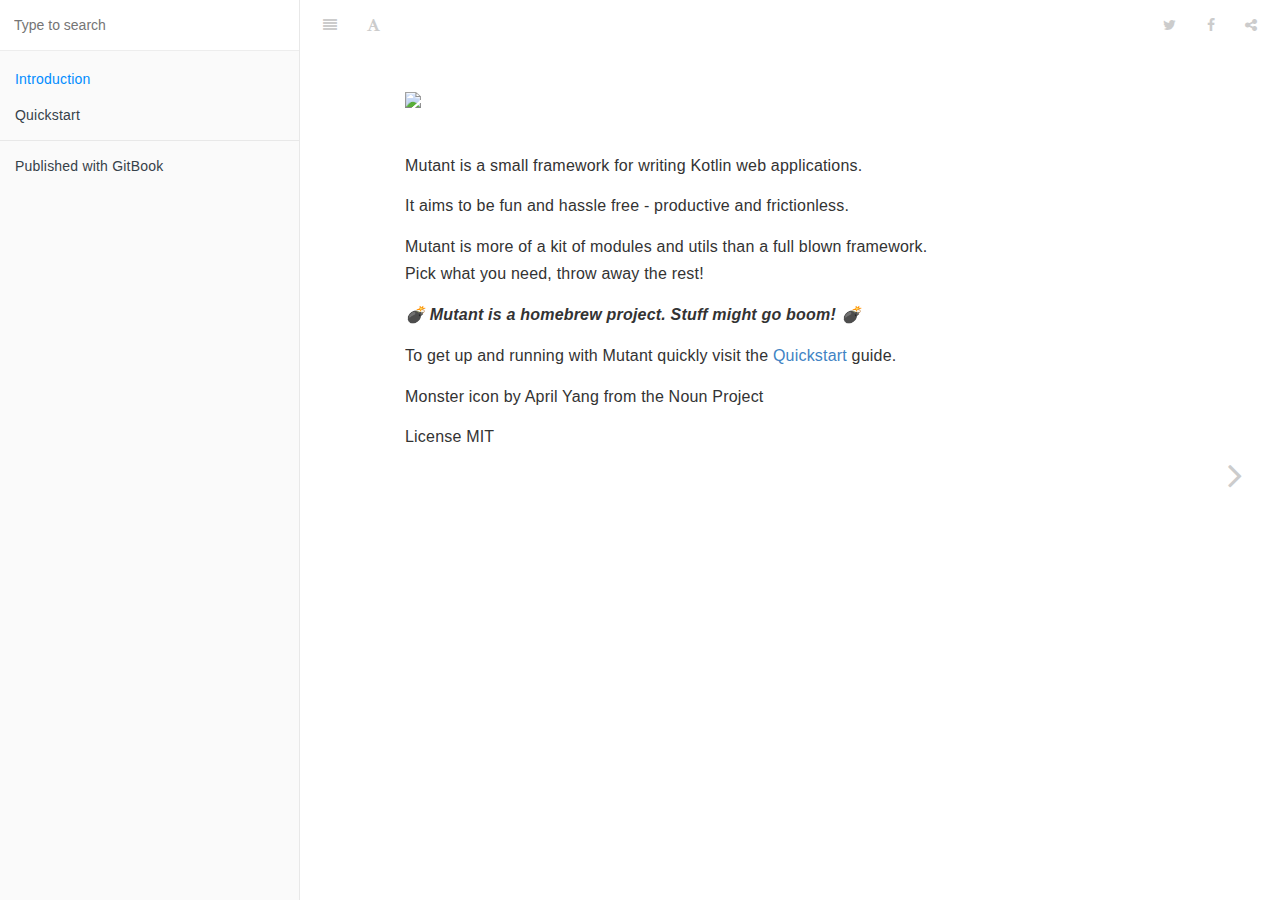
==== docs/index.html @ 1461687c "Add gh docs" ====
<!DOCTYPE HTML>
<html lang="" >
    <head>
        <meta charset="UTF-8">
        <meta content="text/html; charset=utf-8" http-equiv="Content-Type">
        <title>Introduction · Mutant</title>
        <meta http-equiv="X-UA-Compatible" content="IE=edge" />
        <meta name="description" content="">
        <meta name="generator" content="GitBook 3.2.2">
        
        
        
    
    <link rel="stylesheet" href="gitbook/style.css">

    
            
                
                <link rel="stylesheet" href="gitbook/gitbook-plugin-prism/prism.css">
                
            
                
                <link rel="stylesheet" href="gitbook/gitbook-plugin-search/search.css">
                
            
                
                <link rel="stylesheet" href="gitbook/gitbook-plugin-fontsettings/website.css">
                
            
        

    

    
        
        <link rel="stylesheet" href="gitbook.css">
        
    
        
    
        
    
        
    
        
    
        
    

        
    
    
    <meta name="HandheldFriendly" content="true"/>
    <meta name="viewport" content="width=device-width, initial-scale=1, user-scalable=no">
    <meta name="apple-mobile-web-app-capable" content="yes">
    <meta name="apple-mobile-web-app-status-bar-style" content="black">
    <link rel="apple-touch-icon-precomposed" sizes="152x152" href="gitbook/images/apple-touch-icon-precomposed-152.png">
    <link rel="shortcut icon" href="gitbook/images/favicon.ico" type="image/x-icon">

    
    <link rel="next" href="quickstart/quickstart.html" />
    
    

    </head>
    <body>
        
<div class="book">
    <div class="book-summary">
        
            
<div id="book-search-input" role="search">
    <input type="text" placeholder="Type to search" />
</div>

            
                <nav role="navigation">
                


<ul class="summary">
    
    

    

    
        
        
    
        <li class="chapter active" data-level="1.1" data-path="./">
            
                <a href="./">
            
                    
                    Introduction
            
                </a>
            

            
        </li>
    
        <li class="chapter " data-level="1.2" data-path="quickstart/quickstart.html">
            
                <a href="quickstart/quickstart.html">
            
                    
                    Quickstart
            
                </a>
            

            
        </li>
    

    

    <li class="divider"></li>

    <li>
        <a href="https://www.gitbook.com" target="blank" class="gitbook-link">
            Published with GitBook
        </a>
    </li>
</ul>


                </nav>
            
        
    </div>

    <div class="book-body">
        
            <div class="body-inner">
                
                    

<div class="book-header" role="navigation">
    

    <!-- Title -->
    <h1>
        <i class="fa fa-circle-o-notch fa-spin"></i>
        <a href="." >Introduction</a>
    </h1>
</div>




                    <div class="page-wrapper" tabindex="-1" role="main">
                        <div class="page-inner">
                            
<div id="book-search-results">
    <div class="search-noresults">
    
                                <section class="normal markdown-section">
                                
                                <h1 id=""><img src="../images/little_mutant_logo.png" height="80"></h1>
<p>Mutant is a small framework for writing Kotlin web applications.</p>
<p>It aims to be fun and hassle free - productive and frictionless.</p>
<p>Mutant is more of a kit of modules and utils than a full blown 
framework.<br>Pick what you need, throw away the rest!</p>
<p><strong><em>&#x1F4A3;  Mutant is a homebrew project. Stuff might go boom! &#x1F4A3;</em></strong> </p>
<p>To get up and running with Mutant quickly visit the <a href="quickstart/quickstart.html">Quickstart</a> guide.</p>
<p>Monster icon by April Yang from the Noun Project</p>
<p>License
MIT</p>

                                
                                </section>
                            
    </div>
    <div class="search-results">
        <div class="has-results">
            
            <h1 class="search-results-title"><span class='search-results-count'></span> results matching "<span class='search-query'></span>"</h1>
            <ul class="search-results-list"></ul>
            
        </div>
        <div class="no-results">
            
            <h1 class="search-results-title">No results matching "<span class='search-query'></span>"</h1>
            
        </div>
    </div>
</div>

                        </div>
                    </div>
                
            </div>

            
                
                
                <a href="quickstart/quickstart.html" class="navigation navigation-next navigation-unique" aria-label="Next page: Quickstart">
                    <i class="fa fa-angle-right"></i>
                </a>
                
            
        
    </div>

    <script>
        var gitbook = gitbook || [];
        gitbook.push(function() {
            gitbook.page.hasChanged({"page":{"title":"Introduction","level":"1.1","depth":1,"next":{"title":"Quickstart","level":"1.2","depth":1,"path":"quickstart/quickstart.md","ref":"quickstart/quickstart.md","articles":[]},"dir":"ltr"},"config":{"plugins":["prism","-highlight"],"styles":{"website":"gitbook.css","pdf":"styles/pdf.css","epub":"styles/epub.css","mobi":"styles/mobi.css","ebook":"styles/ebook.css","print":"styles/print.css"},"pluginsConfig":{"theme-default":{"styles":{"website":"gitbook.css","pdf":"styles/pdf.css","epub":"styles/epub.css","mobi":"styles/mobi.css","ebook":"styles/ebook.css","print":"styles/print.css"},"showLevel":false},"prism":{},"search":{},"lunr":{"maxIndexSize":1000000,"ignoreSpecialCharacters":false},"sharing":{"facebook":true,"twitter":true,"google":false,"weibo":false,"instapaper":false,"vk":false,"all":["facebook","google","twitter","weibo","instapaper"]},"fontsettings":{"theme":"white","family":"sans","size":2}},"theme":"default","pdf":{"pageNumbers":true,"fontSize":12,"fontFamily":"Arial","paperSize":"a4","chapterMark":"pagebreak","pageBreaksBefore":"/","margin":{"right":62,"left":62,"top":56,"bottom":56}},"structure":{"langs":"LANGS.md","readme":"README.md","glossary":"GLOSSARY.md","summary":"SUMMARY.md"},"variables":{},"title":"Mutant","gitbook":"*"},"file":{"path":"README.md","mtime":"2017-02-21T09:57:15.682Z","type":"markdown"},"gitbook":{"version":"3.2.2","time":"2017-02-21T13:32:44.136Z"},"basePath":".","book":{"language":""}});
        });
    </script>
</div>

        
    <script src="gitbook/gitbook.js"></script>
    <script src="gitbook/theme.js"></script>
    
        
        <script src="gitbook/gitbook-plugin-search/search-engine.js"></script>
        
    
        
        <script src="gitbook/gitbook-plugin-search/search.js"></script>
        
    
        
        <script src="gitbook/gitbook-plugin-lunr/lunr.min.js"></script>
        
    
        
        <script src="gitbook/gitbook-plugin-lunr/search-lunr.js"></script>
        
    
        
        <script src="gitbook/gitbook-plugin-sharing/buttons.js"></script>
        
    
        
        <script src="gitbook/gitbook-plugin-fontsettings/fontsettings.js"></script>
        
    

    </body>
</html>
---- docs/gitbook/gitbook-plugin-prism/prism.css ----
/**
 * prism.js default theme for JavaScript, CSS and HTML
 * Based on dabblet (http://dabblet.com)
 * @author Lea Verou
 */

code[class*="language-"],
pre[class*="language-"] {
	color: black;
	background: none;
	text-shadow: 0 1px white;
	font-family: Consolas, Monaco, 'Andale Mono', 'Ubuntu Mono', monospace;
	text-align: left;
	white-space: pre;
	word-spacing: normal;
	word-break: normal;
	word-wrap: normal;
	line-height: 1.5;

	-moz-tab-size: 4;
	-o-tab-size: 4;
	tab-size: 4;

	-webkit-hyphens: none;
	-moz-hyphens: none;
	-ms-hyphens: none;
	hyphens: none;
}

pre[class*="language-"]::-moz-selection, pre[class*="language-"] ::-moz-selection,
code[class*="language-"]::-moz-selection, code[class*="language-"] ::-moz-selection {
	text-shadow: none;
	background: #b3d4fc;
}

pre[class*="language-"]::selection, pre[class*="language-"] ::selection,
code[class*="language-"]::selection, code[class*="language-"] ::selection {
	text-shadow: none;
	background: #b3d4fc;
}

@media print {
	code[class*="language-"],
	pre[class*="language-"] {
		text-shadow: none;
	}
}

/* Code blocks */
pre[class*="language-"] {
	padding: 1em;
	margin: .5em 0;
	overflow: auto;
}

:not(pre) > code[class*="language-"],
pre[class*="language-"] {
	background: #f5f2f0;
}

/* Inline code */
:not(pre) > code[class*="language-"] {
	padding: .1em;
	border-radius: .3em;
	white-space: normal;
}

.token.comment,
.token.prolog,
.token.doctype,
.token.cdata {
	color: slategray;
}

.token.punctuation {
	color: #999;
}

.namespace {
	opacity: .7;
}

.token.property,
.token.tag,
.token.boolean,
.token.number,
.token.constant,
.token.symbol,
.token.deleted {
	color: #905;
}

.token.selector,
.token.attr-name,
.token.string,
.token.char,
.token.builtin,
.token.inserted {
	color: #690;
}

.token.operator,
.token.entity,
.token.url,
.language-css .token.string,
.style .token.string {
	color: #a67f59;
	background: hsla(0, 0%, 100%, .5);
}

.token.atrule,
.token.attr-value,
.token.keyword {
	color: #07a;
}

.token.function {
	color: #DD4A68;
}

.token.regex,
.token.important,
.token.variable {
	color: #e90;
}

.token.important,
.token.bold {
	font-weight: bold;
}
.token.italic {
	font-style: italic;
}

.token.entity {
	cursor: help;
}
---- docs/gitbook/gitbook-plugin-search/search.css ----
/*
    This CSS only styled the search results section, not the search input
    It defines the basic interraction to hide content when displaying results, etc
*/
#book-search-results .search-results {
  display: none;
}
#book-search-results .search-results ul.search-results-list {
  list-style-type: none;
  padding-left: 0;
}
#book-search-results .search-results ul.search-results-list li {
  margin-bottom: 1.5rem;
  padding-bottom: 0.5rem;
  /* Highlight results */
}
#book-search-results .search-results ul.search-results-list li p em {
  background-color: rgba(255, 220, 0, 0.4);
  font-style: normal;
}
#book-search-results .search-results .no-results {
  display: none;
}
#book-search-results.open .search-results {
  display: block;
}
#book-search-results.open .search-noresults {
  display: none;
}
#book-search-results.no-results .search-results .has-results {
  display: none;
}
#book-search-results.no-results .search-results .no-results {
  display: block;
}
---- docs/gitbook/gitbook-plugin-fontsettings/website.css ----
/*
 * Theme 1
 */
.color-theme-1 .dropdown-menu {
  background-color: #111111;
  border-color: #7e888b;
}
.color-theme-1 .dropdown-menu .dropdown-caret .caret-inner {
  border-bottom: 9px solid #111111;
}
.color-theme-1 .dropdown-menu .buttons {
  border-color: #7e888b;
}
.color-theme-1 .dropdown-menu .button {
  color: #afa790;
}
.color-theme-1 .dropdown-menu .button:hover {
  color: #73553c;
}
/*
 * Theme 2
 */
.color-theme-2 .dropdown-menu {
  background-color: #2d3143;
  border-color: #272a3a;
}
.color-theme-2 .dropdown-menu .dropdown-caret .caret-inner {
  border-bottom: 9px solid #2d3143;
}
.color-theme-2 .dropdown-menu .buttons {
  border-color: #272a3a;
}
.color-theme-2 .dropdown-menu .button {
  color: #62677f;
}
.color-theme-2 .dropdown-menu .button:hover {
  color: #f4f4f5;
}
.book .book-header .font-settings .font-enlarge {
  line-height: 30px;
  font-size: 1.4em;
}
.book .book-header .font-settings .font-reduce {
  line-height: 30px;
  font-size: 1em;
}
.book.color-theme-1 .book-body {
  color: #704214;
  background: #f3eacb;
}
.book.color-theme-1 .book-body .page-wrapper .page-inner section {
  background: #f3eacb;
}
.book.color-theme-2 .book-body {
  color: #bdcadb;
  background: #1c1f2b;
}
.book.color-theme-2 .book-body .page-wrapper .page-inner section {
  background: #1c1f2b;
}
.book.font-size-0 .book-body .page-inner section {
  font-size: 1.2rem;
}
.book.font-size-1 .book-body .page-inner section {
  font-size: 1.4rem;
}
.book.font-size-2 .book-body .page-inner section {
  font-size: 1.6rem;
}
.book.font-size-3 .book-body .page-inner section {
  font-size: 2.2rem;
}
.book.font-size-4 .book-body .page-inner section {
  font-size: 4rem;
}
.book.font-family-0 {
  font-family: Georgia, serif;
}
.book.font-family-1 {
  font-family: "Helvetica Neue", Helvetica, Arial, sans-serif;
}
.book.color-theme-1 .book-body .page-wrapper .page-inner section.normal {
  color: #704214;
}
.book.color-theme-1 .book-body .page-wrapper .page-inner section.normal a {
  color: inherit;
}
.book.color-theme-1 .book-body .page-wrapper .page-inner section.normal h1,
.book.color-theme-1 .book-body .page-wrapper .page-inner section.normal h2,
.book.color-theme-1 .book-body .page-wrapper .page-inner section.normal h3,
.book.color-theme-1 .book-body .page-wrapper .page-inner section.normal h4,
.book.color-theme-1 .book-body .page-wrapper .page-inner section.normal h5,
.book.color-theme-1 .book-body .page-wrapper .page-inner section.normal h6 {
  color: inherit;
}
.book.color-theme-1 .book-body .page-wrapper .page-inner section.normal h1,
.book.color-theme-1 .book-body .page-wrapper .page-inner section.normal h2 {
  border-color: inherit;
}
.book.color-theme-1 .book-body .page-wrapper .page-inner section.normal h6 {
  color: inherit;
}
.book.color-theme-1 .book-body .page-wrapper .page-inner section.normal hr {
  background-color: inherit;
}
.book.color-theme-1 .book-body .page-wrapper .page-inner section.normal blockquote {
  border-color: inherit;
}
.book.color-theme-1 .book-body .page-wrapper .page-inner section.normal pre,
.book.color-theme-1 .book-body .page-wrapper .page-inner section.normal code {
  background: #fdf6e3;
  color: #657b83;
  border-color: #f8df9c;
}
.book.color-theme-1 .book-body .page-wrapper .page-inner section.normal .highlight {
  background-color: inherit;
}
.book.color-theme-1 .book-body .page-wrapper .page-inner section.normal table th,
.book.color-theme-1 .book-body .page-wrapper .page-inner section.normal table td {
  border-color: #f5d06c;
}
.book.color-theme-1 .book-body .page-wrapper .page-inner section.normal table tr {
  color: inherit;
  background-color: #fdf6e3;
  border-color: #444444;
}
.book.color-theme-1 .book-body .page-wrapper .page-inner section.normal table tr:nth-child(2n) {
  background-color: #fbeecb;
}
.book.color-theme-2 .book-body .page-wrapper .page-inner section.normal {
  color: #bdcadb;
}
.book.color-theme-2 .book-body .page-wrapper .page-inner section.normal a {
  color: #3eb1d0;
}
.book.color-theme-2 .book-body .page-wrapper .page-inner section.normal h1,
.book.color-theme-2 .book-body .page-wrapper .page-inner section.normal h2,
.book.color-theme-2 .book-body .page-wrapper .page-inner section.normal h3,
.book.color-theme-2 .book-body .page-wrapper .page-inner section.normal h4,
.book.color-theme-2 .book-body .page-wrapper .page-inner section.normal h5,
.book.color-theme-2 .book-body .page-wrapper .page-inner section.normal h6 {
  color: #fffffa;
}
.book.color-theme-2 .book-body .page-wrapper .page-inner section.normal h1,
.book.color-theme-2 .book-body .page-wrapper .page-inner section.normal h2 {
  border-color: #373b4e;
}
.book.color-theme-2 .book-body .page-wrapper .page-inner section.normal h6 {
  color: #373b4e;
}
.book.color-theme-2 .book-body .page-wrapper .page-inner section.normal hr {
  background-color: #373b4e;
}
.book.color-theme-2 .book-body .page-wrapper .page-inner section.normal blockquote {
  border-color: #373b4e;
}
.book.color-theme-2 .book-body .page-wrapper .page-inner section.normal pre,
.book.color-theme-2 .book-body .page-wrapper .page-inner section.normal code {
  color: #9dbed8;
  background: #2d3143;
  border-color: #2d3143;
}
.book.color-theme-2 .book-body .page-wrapper .page-inner section.normal .highlight {
  background-color: #282a39;
}
.book.color-theme-2 .book-body .page-wrapper .page-inner section.normal table th,
.book.color-theme-2 .book-body .page-wrapper .page-inner section.normal table td {
  border-color: #3b3f54;
}
.book.color-theme-2 .book-body .page-wrapper .page-inner section.normal table tr {
  color: #b6c2d2;
  background-color: #2d3143;
  border-color: #3b3f54;
}
.book.color-theme-2 .book-body .page-wrapper .page-inner section.normal table tr:nth-child(2n) {
  background-color: #35394b;
}
.book.color-theme-1 .book-header {
  color: #afa790;
  background: transparent;
}
.book.color-theme-1 .book-header .btn {
  color: #afa790;
}
.book.color-theme-1 .book-header .btn:hover {
  color: #73553c;
  background: none;
}
.book.color-theme-1 .book-header h1 {
  color: #704214;
}
.book.color-theme-2 .book-header {
  color: #7e888b;
  background: transparent;
}
.book.color-theme-2 .book-header .btn {
  color: #3b3f54;
}
.book.color-theme-2 .book-header .btn:hover {
  color: #fffff5;
  background: none;
}
.book.color-theme-2 .book-header h1 {
  color: #bdcadb;
}
.book.color-theme-1 .book-body .navigation {
  color: #afa790;
}
.book.color-theme-1 .book-body .navigation:hover {
  color: #73553c;
}
.book.color-theme-2 .book-body .navigation {
  color: #383f52;
}
.book.color-theme-2 .book-body .navigation:hover {
  color: #fffff5;
}
/*
 * Theme 1
 */
.book.color-theme-1 .book-summary {
  color: #afa790;
  background: #111111;
  border-right: 1px solid rgba(0, 0, 0, 0.07);
}
.book.color-theme-1 .book-summary .book-search {
  background: transparent;
}
.book.color-theme-1 .book-summary .book-search input,
.book.color-theme-1 .book-summary .book-search input:focus {
  border: 1px solid transparent;
}
.book.color-theme-1 .book-summary ul.summary li.divider {
  background: #7e888b;
  box-shadow: none;
}
.book.color-theme-1 .book-summary ul.summary li i.fa-check {
  color: #33cc33;
}
.book.color-theme-1 .book-summary ul.summary li.done > a {
  color: #877f6a;
}
.book.color-theme-1 .book-summary ul.summary li a,
.book.color-theme-1 .book-summary ul.summary li span {
  color: #877f6a;
  background: transparent;
  font-weight: normal;
}
.book.color-theme-1 .book-summary ul.summary li.active > a,
.book.color-theme-1 .book-summary ul.summary li a:hover {
  color: #704214;
  background: transparent;
  font-weight: normal;
}
/*
 * Theme 2
 */
.book.color-theme-2 .book-summary {
  color: #bcc1d2;
  background: #2d3143;
  border-right: none;
}
.book.color-theme-2 .book-summary .book-search {
  background: transparent;
}
.book.color-theme-2 .book-summary .book-search input,
.book.color-theme-2 .book-summary .book-search input:focus {
  border: 1px solid transparent;
}
.book.color-theme-2 .book-summary ul.summary li.divider {
  background: #272a3a;
  box-shadow: none;
}
.book.color-theme-2 .book-summary ul.summary li i.fa-check {
  color: #33cc33;
}
.book.color-theme-2 .book-summary ul.summary li.done > a {
  color: #62687f;
}
.book.color-theme-2 .book-summary ul.summary li a,
.book.color-theme-2 .book-summary ul.summary li span {
  color: #c1c6d7;
  background: transparent;
  font-weight: 600;
}
.book.color-theme-2 .book-summary ul.summary li.active > a,
.book.color-theme-2 .book-summary ul.summary li a:hover {
  color: #f4f4f5;
  background: #252737;
  font-weight: 600;
}
---- docs/gitbook.css ----
.book.font-family-1 {
	font-family: "Segoe UI", "Helvetica Neue", Helvetica, Arial, sans-serif;
}

.book-summary {
	font-family: "Segoe UI", "Helvetica Neue", Helvetica, Arial, sans-serif;
}
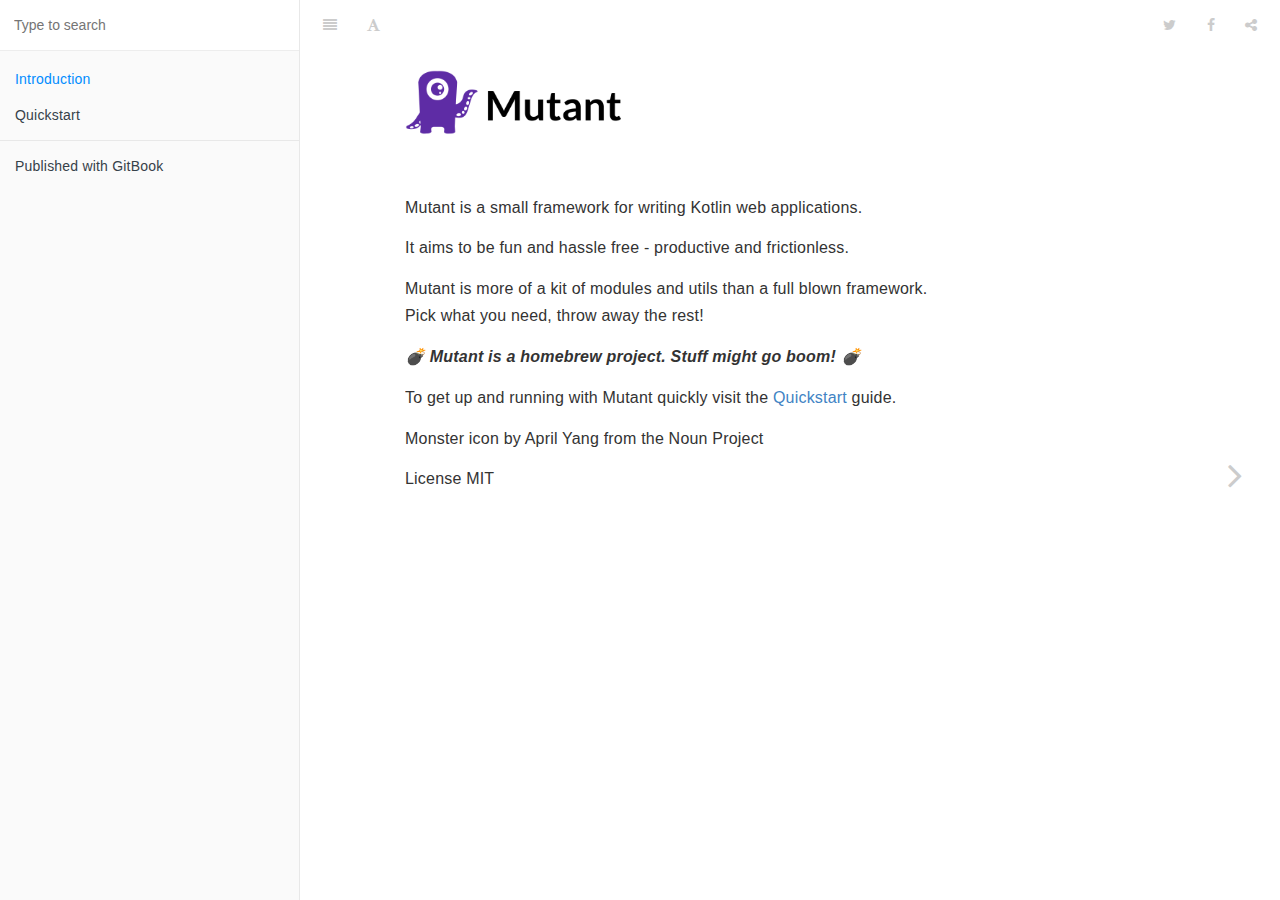
==== commit 0c91e6c0: "Update docs image" ====
--- a/docs/index.html
+++ b/docs/index.html
@@ -160,7 +160,7 @@
     
                                 <section class="normal markdown-section">
                                 
-                                <h1 id=""><img src="../images/little_mutant_logo.png" height="80"></h1>
+                                <h1 id=""><img src="images/little_mutant_logo.png" height="80"></h1>
 <p>Mutant is a small framework for writing Kotlin web applications.</p>
 <p>It aims to be fun and hassle free - productive and frictionless.</p>
 <p>Mutant is more of a kit of modules and utils than a full blown 
@@ -209,7 +209,7 @@
     <script>
         var gitbook = gitbook || [];
         gitbook.push(function() {
-            gitbook.page.hasChanged({"page":{"title":"Introduction","level":"1.1","depth":1,"next":{"title":"Quickstart","level":"1.2","depth":1,"path":"quickstart/quickstart.md","ref":"quickstart/quickstart.md","articles":[]},"dir":"ltr"},"config":{"plugins":["prism","-highlight"],"styles":{"website":"gitbook.css","pdf":"styles/pdf.css","epub":"styles/epub.css","mobi":"styles/mobi.css","ebook":"styles/ebook.css","print":"styles/print.css"},"pluginsConfig":{"theme-default":{"styles":{"website":"gitbook.css","pdf":"styles/pdf.css","epub":"styles/epub.css","mobi":"styles/mobi.css","ebook":"styles/ebook.css","print":"styles/print.css"},"showLevel":false},"prism":{},"search":{},"lunr":{"maxIndexSize":1000000,"ignoreSpecialCharacters":false},"sharing":{"facebook":true,"twitter":true,"google":false,"weibo":false,"instapaper":false,"vk":false,"all":["facebook","google","twitter","weibo","instapaper"]},"fontsettings":{"theme":"white","family":"sans","size":2}},"theme":"default","pdf":{"pageNumbers":true,"fontSize":12,"fontFamily":"Arial","paperSize":"a4","chapterMark":"pagebreak","pageBreaksBefore":"/","margin":{"right":62,"left":62,"top":56,"bottom":56}},"structure":{"langs":"LANGS.md","readme":"README.md","glossary":"GLOSSARY.md","summary":"SUMMARY.md"},"variables":{},"title":"Mutant","gitbook":"*"},"file":{"path":"README.md","mtime":"2017-02-21T09:57:15.682Z","type":"markdown"},"gitbook":{"version":"3.2.2","time":"2017-02-21T13:32:44.136Z"},"basePath":".","book":{"language":""}});
+            gitbook.page.hasChanged({"page":{"title":"Introduction","level":"1.1","depth":1,"next":{"title":"Quickstart","level":"1.2","depth":1,"path":"quickstart/quickstart.md","ref":"quickstart/quickstart.md","articles":[]},"dir":"ltr"},"config":{"plugins":["prism","-highlight"],"styles":{"website":"gitbook.css","pdf":"styles/pdf.css","epub":"styles/epub.css","mobi":"styles/mobi.css","ebook":"styles/ebook.css","print":"styles/print.css"},"pluginsConfig":{"theme-default":{"styles":{"website":"gitbook.css","pdf":"styles/pdf.css","epub":"styles/epub.css","mobi":"styles/mobi.css","ebook":"styles/ebook.css","print":"styles/print.css"},"showLevel":false},"prism":{},"search":{},"lunr":{"maxIndexSize":1000000,"ignoreSpecialCharacters":false},"sharing":{"facebook":true,"twitter":true,"google":false,"weibo":false,"instapaper":false,"vk":false,"all":["facebook","google","twitter","weibo","instapaper"]},"fontsettings":{"theme":"white","family":"sans","size":2}},"theme":"default","pdf":{"pageNumbers":true,"fontSize":12,"fontFamily":"Arial","paperSize":"a4","chapterMark":"pagebreak","pageBreaksBefore":"/","margin":{"right":62,"left":62,"top":56,"bottom":56}},"structure":{"langs":"LANGS.md","readme":"README.md","glossary":"GLOSSARY.md","summary":"SUMMARY.md"},"variables":{},"title":"Mutant","gitbook":"*"},"file":{"path":"README.md","mtime":"2017-02-21T13:40:14.980Z","type":"markdown"},"gitbook":{"version":"3.2.2","time":"2017-02-21T13:40:25.131Z"},"basePath":".","book":{"language":""}});
         });
     </script>
 </div>
